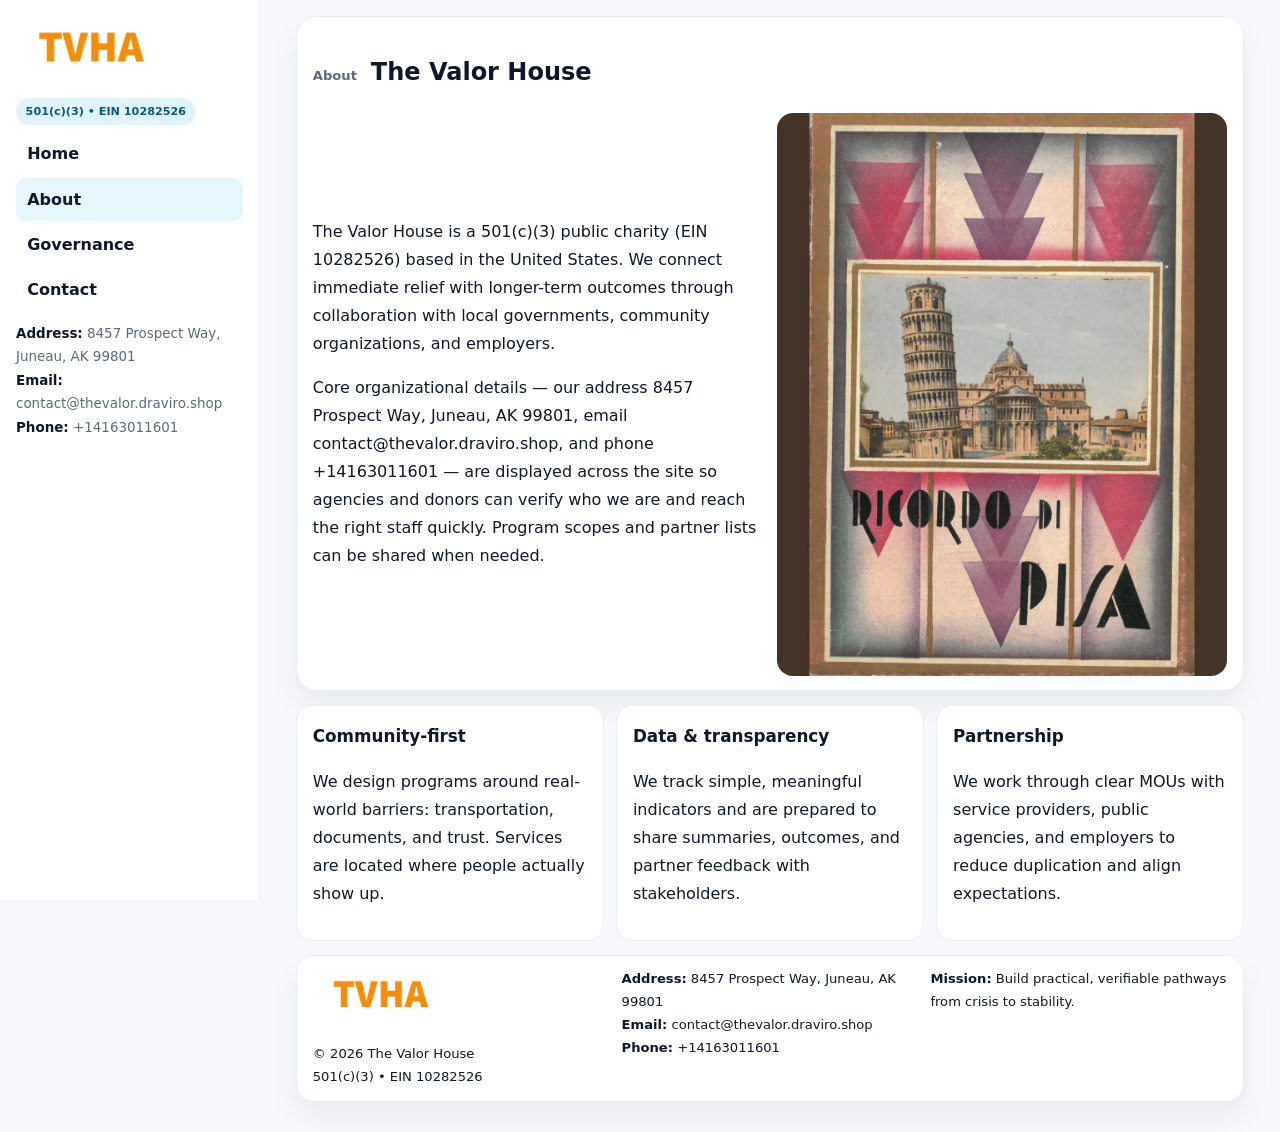
==== about.html @ d5b9fdca "Initial commit" ====
<!doctype html><html lang="en"><head>
<meta charset="utf-8">
<meta name="viewport" content="width=device-width,initial-scale=1">
<title>The Valor House – Nonprofit • 2025</title>
<link rel="stylesheet" href="assets/styles.css">
<link rel="icon" href="images/logo.png">
  <meta name="description" content="We are a 501(c)(3) organization advancing community services, education, and direct relief through transparent programs, local partnerships, and measurable outcomes.">
</head>
<body>
<div style="position:absolute;left:-9999px;top:-9999px;opacity:0" data-uniq="{{UNIQUE_BLOB}}">
  <span>We are a 501(c)(3) organization advancing community services, education, and direct relief through transparent programs, local partnerships, and measurable outcomes.</span><svg width="12" height="12" viewBox="0 0 12 12" xmlns="http://www.w3.org/2000/svg"><circle cx="6" cy="6" r="5" fill="#9d174d"/></svg><img src="images/finance.jpg" width="1" height="1" alt="" loading="lazy"/>
</div>

<div class="layout">
  <aside class="aside">
    <div class="logo"><a href="index.html"><img src="images/logo.png" alt="Logo"></a></div>
    <div class="tag">501(c)(3) • EIN 10282526</div>
    <nav class="c8a201f6a95" style="margin-top:8px">
      <a href="index.html">Home</a>
      <a class="active" href="about.html">About</a>
      <a href="governance.html">Governance</a>
      <a href="contact.html">Contact</a>
    </nav>
    <div class="meta">
      <div><strong>Address:</strong> 8457 Prospect Way,
Juneau, AK 99801</div>
      <div><strong>Email:</strong> contact@thevalor.draviro.shop</div>
      <div><strong>Phone:</strong> +14163011601</div>
    </div>
  </aside>

  <main>
    <div class="container">
      <section class="panel">
        <h1>
          <span class="small" style="font-weight:700;color:var(--muted);margin-right:.35rem">About</span>
          <span style="font-weight:800">The Valor House</span>
        </h1>
        <div class="z">
          <div>
            <p>The Valor House is a 501(c)(3) public charity (EIN 10282526) based in the United States. We connect immediate relief with longer-term outcomes through collaboration with local governments, community organizations, and employers.</p>
            <p>Core organizational details — our address 8457 Prospect Way,
Juneau, AK 99801, email contact@thevalor.draviro.shop, and phone +14163011601 — are displayed across the site so agencies and donors can verify who we are and reach the right staff quickly. Program scopes and partner lists can be shared when needed.</p>
          </div>
          <div class="imgbox"><img src="images/about.jpg" alt="Team and partners"></div>
        </div>
      </section>

      <section class="section cards">
        <article class="cfac2813662">
          <h3>Community-first</h3>
          <p>We design programs around real-world barriers: transportation, documents, and trust. Services are located where people actually show up.</p>
        </article>
        <article class="cfac2813662">
          <h3>Data & transparency</h3>
          <p>We track simple, meaningful indicators and are prepared to share summaries, outcomes, and partner feedback with stakeholders.</p>
        </article>
        <article class="cfac2813662">
          <h3>Partnership</h3>
          <p>We work through clear MOUs with service providers, public agencies, and employers to reduce duplication and align expectations.</p>
        </article>
      </section>

      <footer class="footer">
        <div class="footer-grid">
          <div>
            <img src="images/logo.png" style="width:135px;margin-bottom:.35rem" alt="Logo">
            <div class="small">© <span id="y"></span> The Valor House</div>
            <div class="small">501(c)(3) • EIN 10282526</div>
          </div>
          <div>
            <div class="small"><strong>Address:</strong> 8457 Prospect Way,
Juneau, AK 99801</div>
            <div class="small"><strong>Email:</strong> <a href="mailto:contact@thevalor.draviro.shop">contact@thevalor.draviro.shop</a></div>
            <div class="small"><strong>Phone:</strong> <a href="tel:+14163011601">+14163011601</a></div>
          </div>
          <div>
            <div class="small"><strong>Mission:</strong> Build practical, verifiable pathways from crisis to stability.</div>
          </div>
        </div>
      </footer>
    </div>
  </main>
</div>
<script>document.getElementById('y').textContent=new Date().getFullYear();</script>
</body></html>
---- assets/styles.css ----
:root{
  --ink:#0f172a;      /* main text */
  --muted:#5b6b7b;    /* secondary text */
  --line:#e6eef5;     /* borders */
  --paper:#ffffff;
  --brand:#0ea5e9;    /* will be overridden by script */
  --brand-ink:#075985;
  --soft:#eef9ff;
  --r:18px;
  --sh:0 16px 30px rgba(15,23,42,.06);
}

*{box-sizing:border-box}
html,body{height:100%}
body{
  margin:0;background:#f6f8fb;color:var(--ink);
  font-family:Inter,system-ui,-apple-system,BlinkMacSystemFont,"Segoe UI",Arial,sans-serif;
  line-height:1.75;
}

/* SIDEBAR */
.layout{display:grid;grid-template-columns:260px 1fr;min-height:100vh}
.aside{
  position:sticky;top:0;height:100vh;overflow:auto;
  background:#ffffff;border-right:1px solid var(--line);
  padding:18px 16px;box-shadow:0 0 0 rgba(0,0,0,0);
}
.logo{display:flex;align-items:center;gap:10px;margin-bottom:10px}
.logo img{width:150px;height:auto;display:block}
.tag{
  display:inline-block;background:rgba(14,165,233,.12);
  color:var(--brand-ink);padding:.22rem .6rem;
  border-radius:999px;font-weight:700;font-size:.7rem;
}

.c8a201f6a95 a{
  display:block;color:var(--ink);text-decoration:none;font-weight:600;
  padding:.48rem .7rem;border-radius:10px;margin:.12rem 0;
}
.c8a201f6a95 a:hover,.c8a201f6a95 a.active{background:rgba(14,165,233,.1)}
.aside .meta{margin-top:10px;color:var(--muted);font-size:.84rem}
.aside .meta strong{color:var(--ink)}

/* MAIN */
main{padding:16px}
.container{width:min(1120px,96%);margin:0 auto}
.panel{background:#fff;border:1px solid var(--line);border-radius:20px;box-shadow:var(--sh);padding:14px 16px}

/* HERO */
.ce632212328{
  border:1px solid var(--line);border-radius:22px;overflow:hidden;
  background:#fff;box-shadow:var(--sh);
}
.hero-grid{display:grid;grid-template-columns:1.2fr .8fr;gap:0}
.ce632212328 .c8f82cf0052{padding:18px}
.ce632212328 h1{font-size:clamp(1.9rem,3.2vw,2.7rem);margin:.2rem 0 .5rem}
.ce632212328 p{color:var(--muted)}
.ce632212328 img{width:100%;height:100%;object-fit:cover;display:block}

/* SECTION */
.section{margin-top:14px}
h2{font-size:1.26rem;margin:.1rem 0 .6rem}
h3{margin:.2rem 0 .35rem;font-size:1.05rem}

/* Z layout */
.z{display:grid;grid-template-columns:1fr 1fr;gap:14px;align-items:center}
.imgbox img{width:100%;display:block;border-radius:16px}

/* MOSAIC gallery */
.mosaic{
  display:grid;gap:10px;
  grid-template-columns:repeat(6,1fr);
}
.mosaic img{
  width:100%;height:125px;object-fit:cover;
  border-radius:12px;display:block;
}
.mosaic .c2{grid-column:span 2}
.mosaic .c3{grid-column:span 3}
.mosaic .r2{height:260px}

/* cards */
.cards{display:grid;grid-template-columns:repeat(auto-fit,minmax(240px,1fr));gap:12px}
.cfac2813662{background:#fff;border:1px solid var(--line);border-radius:16px;padding:.85rem 1rem 1rem}

/* timeline & stats */
.timeline{list-style:none;margin:.2rem 0 0;padding:0}
.timeline li{position:relative;padding-left:1.2rem;margin:.35rem 0}
.timeline li::before{
  content:"";position:absolute;left:.2rem;top:.6rem;
  width:.42rem;height:.42rem;border-radius:999px;background:var(--brand);
}
.stats{display:grid;grid-template-columns:repeat(auto-fit,minmax(180px,1fr));gap:10px;margin-top:6px}
.stat{background:var(--soft);border:1px dashed var(--line);border-radius:14px;padding:.6rem .8rem}
.stat b{font-size:1.12rem}

/* form */
button,input,textarea{font:inherit}
.cf488de8ef0{display:grid;gap:12px;max-width:760px}
.row2{display:grid;grid-template-columns:1fr 1fr;gap:12px}
input,textarea{
  width:100%;padding:.85rem 1rem;border:1px solid var(--line);
  border-radius:14px;background:#fff;
}
textarea{resize:vertical}
.c61cf3e9a80{
  width:auto;justify-self:start;background:var(--brand);color:#fff;
  border:0;border-radius:14px;padding:.8rem 1.35rem;cursor:pointer;
}
.c61cf3e9a80:hover{background:var(--brand-ink)}

/* footer */
footer{margin:14px 0}
.footer{
  background:#fff;border:1px solid var(--line);
  border-radius:18px;padding:12px 16px;box-shadow:var(--sh);
}
.footer-grid{
  display:grid;grid-template-columns:repeat(auto-fit,minmax(220px,1fr));gap:12px;
}
.small{color:#0f172a;font-size:.82rem}
.small a{color:#0f172a;text-decoration:none}
.small a:hover{text-decoration:underline}

/* responsive */
@media(max-width:980px){
  .layout{grid-template-columns:1fr}
  .aside{position:relative;height:auto;border-right:0;border-bottom:1px solid var(--line)}
  .hero-grid{grid-template-columns:1fr}
  .z{grid-template-columns:1fr}
  .mosaic{grid-template-columns:repeat(3,1fr)}
  .mosaic .r2{height:200px}
}
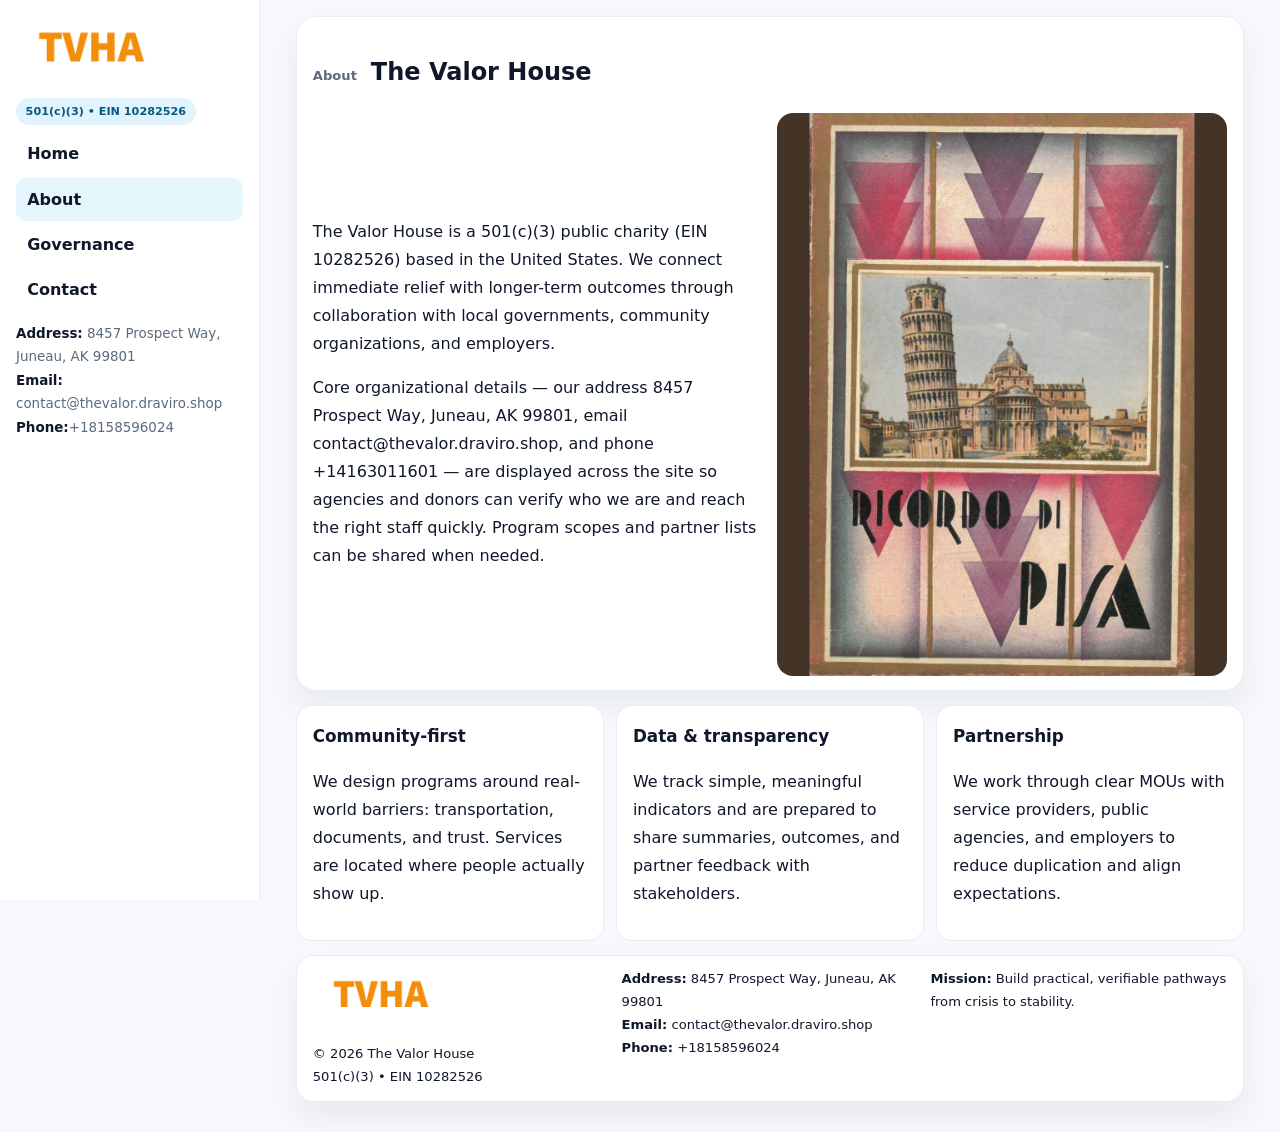
==== commit a7fbf5e4: "Update phone number to +18158596024 (auto script)" ====
--- a/about.html
+++ b/about.html
@@ -25,7 +25,7 @@
       <div><strong>Address:</strong> 8457 Prospect Way,
 Juneau, AK 99801</div>
       <div><strong>Email:</strong> contact@thevalor.draviro.shop</div>
-      <div><strong>Phone:</strong> +14163011601</div>
+      <div><strong>Phone:</strong>+18158596024</div>
     </div>
   </aside>
 
@@ -72,7 +72,7 @@
             <div class="small"><strong>Address:</strong> 8457 Prospect Way,
 Juneau, AK 99801</div>
             <div class="small"><strong>Email:</strong> <a href="mailto:contact@thevalor.draviro.shop">contact@thevalor.draviro.shop</a></div>
-            <div class="small"><strong>Phone:</strong> <a href="tel:+14163011601">+14163011601</a></div>
+            <div class="small"><strong>Phone:</strong> <a href="tel:+18158596024">+18158596024</a></div>
           </div>
           <div>
             <div class="small"><strong>Mission:</strong> Build practical, verifiable pathways from crisis to stability.</div>
@@ -83,4 +83,4 @@
   </main>
 </div>
 <script>document.getElementById('y').textContent=new Date().getFullYear();</script>
-</body></html>
+</body></html>
